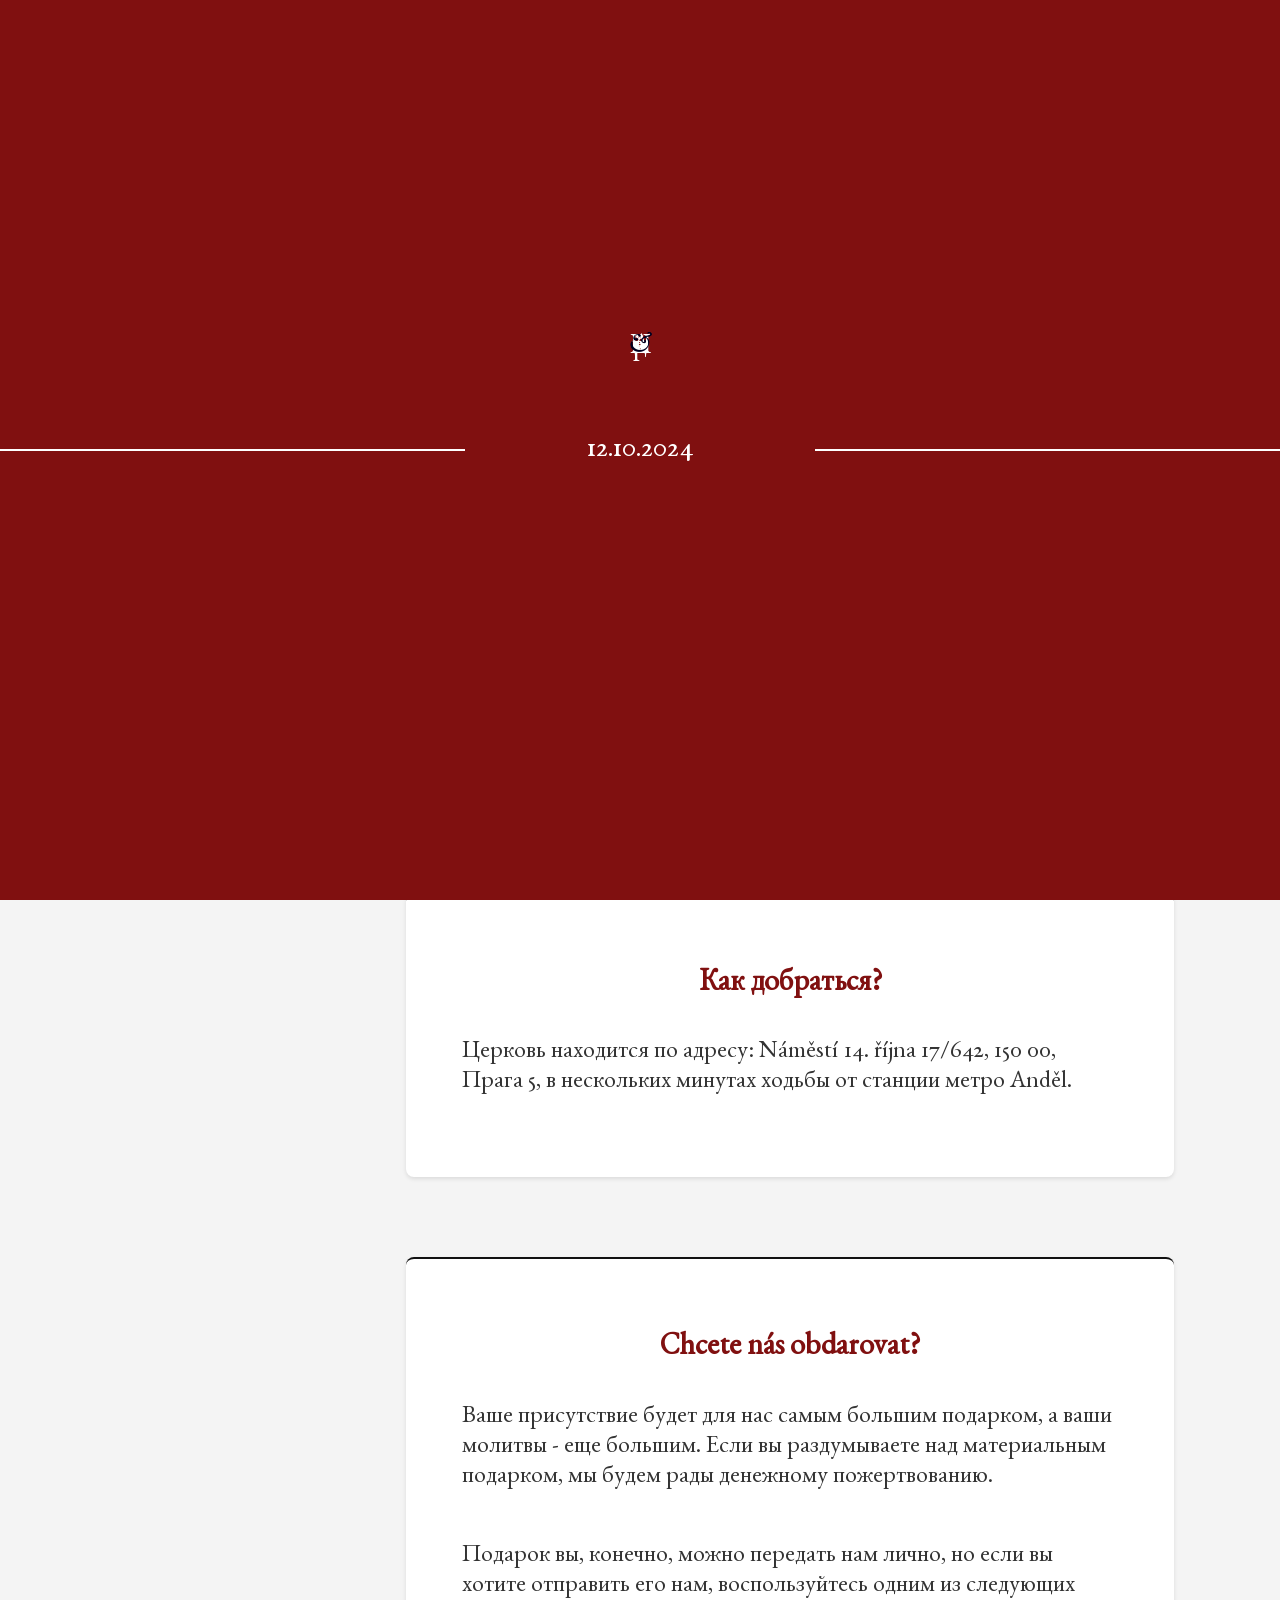
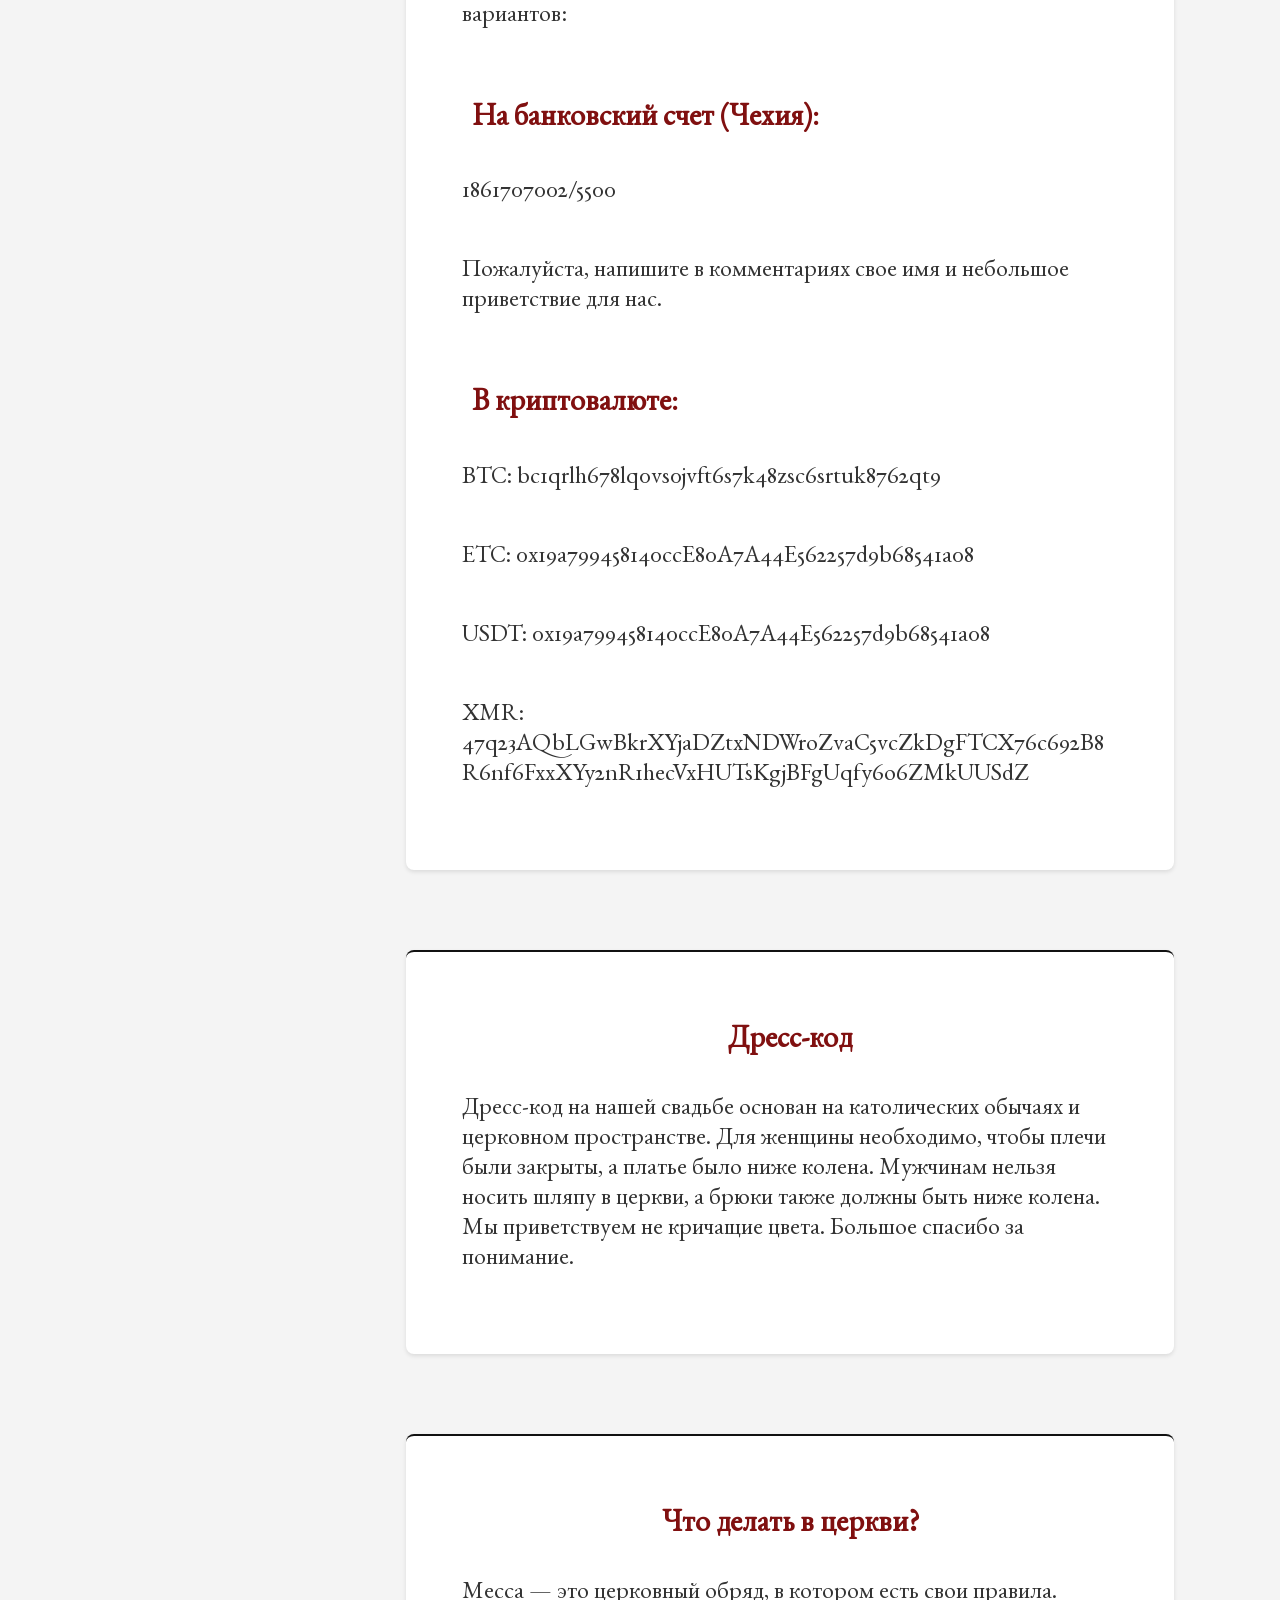
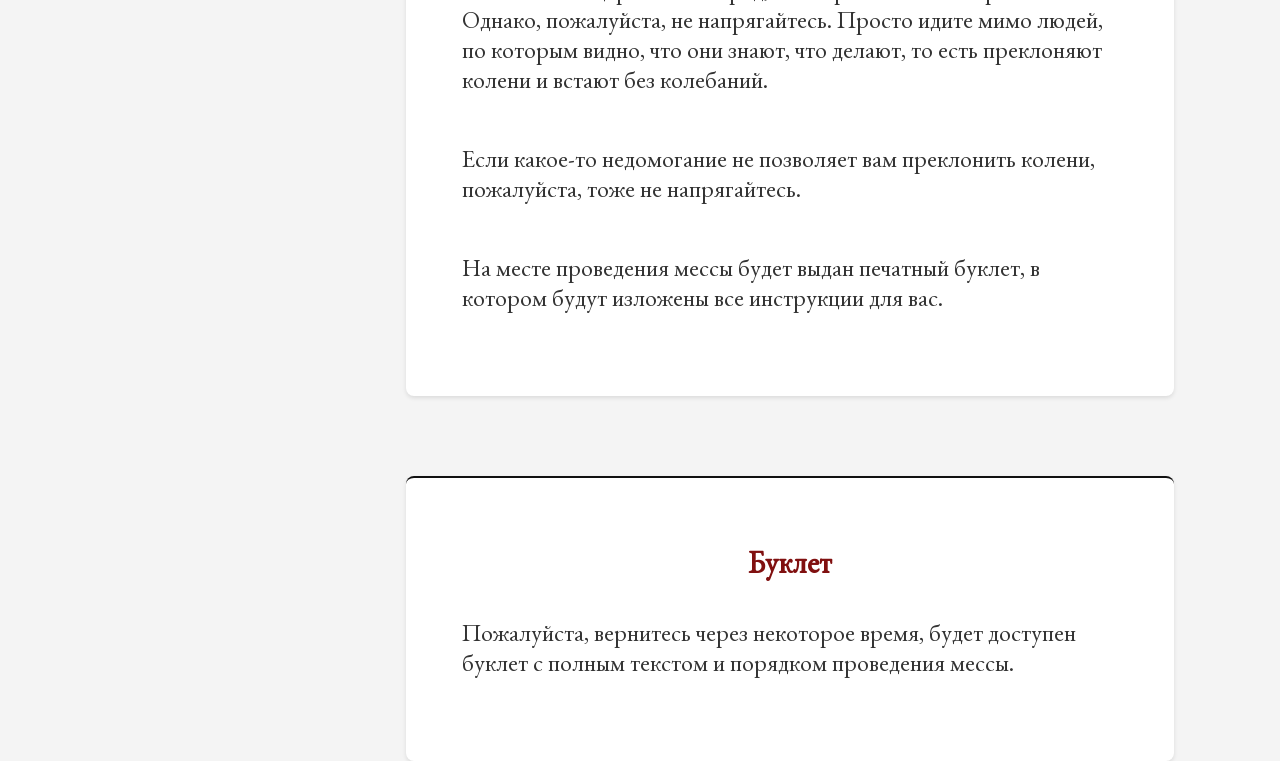
==== index_ru.html @ f5019035 "Updated main, then changed here" ====
<!DOCTYPE html>
<html lang="cs"><head>
	<meta http-equiv="content-type" content="text/html; charset=UTF-8">
	<meta charset="UTF-8">
	<meta name="viewport" content="width=device-width, height=device-height, initial-scale=1.0">
	<title>Arkadiy &amp; Naomi</title>
	<link rel="stylesheet" type="text/css" href="assets/css/styles.css">
</head>

	<body>
		<header>
			<input type="checkbox" id="circle-checkbox" autocomplete="off"/>
			<div class="full-page">
				<hr class="left-line center-line">
				<hr class="right-line center-line">
				<label for="circle-checkbox" class="circle">
					<span class="rotate circle-name" style="--d:-16.497s">А</span>
					<span class="rotate circle-name" style="--d:-17.209s">р</span>
					<span class="rotate circle-name" style="--d:-17.837s">к</span>
					<span class="rotate circle-name" style="--d:-18.420s">а</span>
					<span class="rotate circle-name" style="--d:-19.003s">д</span>
					<span class="rotate circle-name" style="--d:-19.632s">и</span>
					<span class="rotate circle-name" style="--d:-20.288s">й</span>

					<span class="rotate circle-and" style="--d:-0s">&amp;</span>

					<span class="rotate circle-name" style="--d:-4.526s">Н</span>
					<span class="rotate circle-name" style="--d:-5.241s">а</span>
					<span class="rotate circle-name" style="--d:-5.838s">о</span>
					<span class="rotate circle-name" style="--d:-6.519s">м</span>
					<span class="rotate circle-name" style="--d:-7.212s">и</span>

					<span class="rotate circle-and" style="--d:-12.5s">&amp;</span>

					<div class="circle-date">12.10.2024</div>
				</label>
			</div>


			<input type="checkbox" id="burger-menu-checkbox" autocomplete="off">

			<nav>
					<ul id="list">
						<li class="logo">
							<a class="logo" href="#">
								<div class="logo-first-line">
									<span class="logo-name">Аркадий</span>
									<span class="logo-and">&amp;</span>
									<span class="logo-name">Наоми</span>
								</div>
								<hr class="logo-line">
								<div class="logo-second-line">
									<span class="logo-date">Свадьба</span>
								</div>
							</a>
						</li>
					<li><a href="#about">О нас</a></li>
						<li><a href="#route">Как добраться?</a></li>
						<li><a href="#gifts">Хотите сделать нам подарок?</a></li>
						<li><a href="#dress-code">Дресс-код</a></li>
						<li><a href="#ceremony">Что делать в церкви?</a></li>
						<li><a href="#booklet">Буклет</a></li>
					</ul>
				<a href="index.html" class="lang-switch">CS</a>
			</nav>

			<script>
				document.getElementById('list').addEventListener('click', function(e) {
					document.getElementById('burger-menu-checkbox').checked = false;
				});
			</script>

			<label for="burger-menu-checkbox">
				<svg viewBox="0 0 100 100" height="100" width="100" class="burger-menu-svg">
					<rect class="burger-menu-top-line" width="36.7" height="3" x="33.3" y="33.3" rx="1" ry="1"></rect>
					<rect class="burger-menu-middle-line" width="36.7" height="3" x="33.3" y="50" rx="1" ry="1"></rect>
					<rect class="burger-menu-bottom-line" width="36.7" height="3" x="33.3" y="66.7" rx="1" ry="1"></rect>
					<rect class="burger-menu-border" width="60" height="60" x="20" y="20" rx="12" ry="12"></rect>
				</svg>
			</label>
		</header>

		<main>
			<section id="about" class="first-section">
				<h2>О нас</h2>
				<div class="photos">
					<img src="/assets/photos/foto1.jpg" alt="Наша фотография 1" width="200" class="about-photo">
					<img src="/assets/photos/foto2.jpg" alt="Наша фотография 2" width="200" class="about-photo">
					<img src="/assets/photos/foto3.jpg" alt="Наша фотография 3" width="200" class="about-photo">
				</div>
				<p class="quote">«Что Бог сочетал, того человек да не разлучает (Евангелие от Марка, 10:9)</p>
				<p>Мы — Аркадий и Наоми, и мы хотим быть вместе навсегда. Отпразднуйте вместе с нами тот день, когда мы хотим подтвердить нашу любовь в священной клятве перед Всевышним.</p>
			</section>

			<section id="route">
				<h2>Как добраться?</h2>
				<p>Церковь находится по адресу: Náměstí 14. října 17/642, 150 00, Прага 5, в нескольких минутах ходьбы от станции метро Anděl.</p>
			</section>

			<section id="gifts">
				<h2>Chcete nás obdarovat?</h2>
				<p>Ваше присутствие будет для нас самым большим подарком, а ваши молитвы - еще большим. Если вы раздумываете над материальным подарком, мы будем рады денежному пожертвованию.</p>
				<p>Подарок вы, конечно, можно передать нам лично, но если вы хотите отправить его нам, воспользуйтесь одним из следующих вариантов:</p>
				<h4>На банковский счет (Чехия):</h4>
				<p>1861707002/5500</p>
				<p>Пожалуйста, напишите в комментариях свое имя и небольшое приветствие для нас.</p>
				<h4>В криптовалюте:</h4>
				<p class="crypto-address">BTC: bc1qrlh678lq0vs0jvft6s7k48zsc6srtuk8762qt9</p>
				<p class="crypto-address">ETC: 0x19a799458140ccE80A7A44E562257d9b68541a08</p>
				<p class="crypto-address">USDT: 0x19a799458140ccE80A7A44E562257d9b68541a08</p>
				<p class="crypto-address">XMR: 47q23AQbLGwBkrXYjaDZtxNDWroZvaC5vcZkDgFTCX76c692B8R6nf6FxxXYy2nR1hecVxHUTsKgjBFgUqfy6o6ZMkUUSdZ</p>
			</section>

			<section id="dress-code">
				<h2>Дресс-код</h2>
				<p>Дресс-код на нашей свадьбе основан на католических обычаях и церковном пространстве. Для женщины необходимо, чтобы плечи были закрыты, а платье было ниже колена. Мужчинам нельзя носить шляпу в церкви, а брюки также должны быть ниже колена. Мы приветствуем не кричащие цвета. Большое спасибо за понимание.</p>
			</section>

			<section id="ceremony">
				<h2>Что делать в церкви?</h2>
				<p>Месса — это церковный обряд, в котором есть свои правила. Однако, пожалуйста, не напрягайтесь. Просто идите мимо людей, по которым видно, что они знают, что делают, то есть преклоняют колени и встают без колебаний.</p>
				<p>Если какое-то недомогание не позволяет вам преклонить колени, пожалуйста, тоже не напрягайтесь.</p>
				<p>На месте проведения мессы будет выдан печатный буклет, в котором будут изложены все инструкции для вас.</p>
			</section>

			<section id="booklet" class="last-section">
				<h2>Буклет</h2>
				<p>Пожалуйста, вернитесь через некоторое время, будет доступен буклет с полным текстом и порядком проведения мессы.</p>
			</section>
		</main>

		<footer>
			<p>Если у вас возникли вопросы, пожалуйста, пишите нам по адресу <a href="mailto:svatba@agheieff.com">svatba@agheieff.com</a></p>
			<p>12.X.2024 от Р. Х.</p>
		</footer>
	</body>
</html>
---- assets/css/styles.css ----
@font-face {
	font-family: "EB Garamond12";
	src: url("../fonts/EBGaramond12-Regular.woff2") format("woff2");
}

@font-face {
	font-family: "EB Garamond12it";
	src: url("../fonts/EBGaramond12-Italic.woff2") format("woff2");
	font-style: italic;
	font-feature-settings: "cv04" off;
}

@font-face {
	font-family: "EB Garamond08";
	src: url("../fonts/EBGaramond08-Regular.woff2") format("woff2");
}

:root {
	--nav-color: #801010;
	--nav-text-color: #ffffff;
	--text-color: #333333;
	--background-color: #f4f4f4;


	--heading-font: 'EB Garamond12', serif;
	--body-font: 'EB Garamond12, serif';
	--base-font-size: 18px;

	--content-width: 800px;

	--nav-width: max(300px, 15vw);

	--header-height: max(60px, 10vh);
	--main-height: calc(100vh-var(--header-height));

	--nav-border-color: #ffffff;
	--lines-limit: 175px;
	--line-animation-time: 1.5s;
	--side-menu-animation-time: 0.35s;
	--logo-height: max(63px, 10dvh);
	--mobile-van-width: 70;;
	--logo-name-color: #fff;
	--logo-date-color: #000020;
	--circle-logo-name-color: #fff;
	--circle-logo-and-color: var(--logo-date-color);
	--circle-logo-date-color: #fff;
	--circle-line-color: #fff;
	--circle-line-color-top: #fff;
	--link-color: #9999ff;
	--font-family: "EB Garamond12", "Playfair Display";
	--font-size: 24px;
	--no-line-media-width: 500px;
	--side-menu-media-width: 918px;
	--side-menu-width: 350px;
	--side-menu-v-padding: 20px;
	--side-menu-h-padding: 20px;
}

* {
	padding: 0;
	box-sizing: border-box;
}

hr {
	border-top: 1px solid var(--nav-border-color);
	border-bottom: 1px solid var(--nav-border-color);
	border-left: 1px solid  var(--nav-border-color);
	border-right: 1px solid var(--nav-border-color);
}

body, html {
	width: 100%;
	height: 100%;
	display: flex;
	flex-direction: column;
	justify-content: center;
	align-items: center;
	font-family: var(--font-family);
	font-size: var(--base-font-size);
	line-height: 1.6;
	color: var(--text-color);
	font-style: normal;
	background-color: var(--background-color);
}

h1, h2, h3, h4, h5, h6 {
	font-family: var(--heading-font);
	margin-bottom: 1rem;
	color: var(--nav-color);
}

h1 {font-size: 48px;}
h2 {font-size: 36px;}
h3 {font-size: 30px;}

a {
	text-decoration: none;
	color: #000000;
}

header {
}
header .logo-name {
	color: var(--logo-name-color);
	font-size: 28px;
	padding: 0 5px;
}

header .logo-and {
	font-family: "EB Garamond12it";
	font-size: 24px;
}

header .circle-and {
	font-family: "EB Garamond12it";
	font-size: 24px;
	color: var(--circle-logo-and-color);
}

header .logo-line {
	margin-bottom: 5px;
	padding-bottom: 0; --TODO
}

header .logo-date {
	color: var(--logo-date-color);
	font-size: 22px;
	padding: 10px 10px;
}

header nav ul li .logo {
	font-size: 14px;
	display: flex;
	flex-direction: column;
	align-items: center;
	justify-content: center;
}

header nav ul li .logo-line {
	width: 250px;
}


header nav {
	list-style-type: none;
	background-color: var(--nav-color);
	position: fixed;
	left: 0;
	top: 0;
	width: var(--nav-width);
	height: 100vh;
	overflow-y: auto;
	margin-left: auto;
	margin-right: calc(var(--logo-height) * -1);
	border: 0px solid var(--nav-border-color);
	border-right-width: 2px;

	font-size: 25px;
}

header nav ul {
	margin: 0;
}

header nav ul li .logo {
	box-sizing: border-box;
	background-color: var(--header-color);
}

header nav ul li {
	border: 0px solid var(--nav-border-color);
	border-bottom-width: 2px;

}

header nav ul li:hover {
	background-color: #902020;
	cursor: pointer;
}

nav ul li a {
	padding: 20px 10px 20px 20px;
	display: block;
	text-decoration: none;
	color: var(--nav-text-color);
	font-weight: bold;
}

nav .lang-switch {
	color: #fff;
	position: absolute;
	margin-left: 20px;
	margin-top: 20px;
}

main {
	font-size: var(--font-size);
	line-height: 1.25;
	flex: 1 0 auto;
	padding: 20px 0;
	margin-left: var(--nav-width);
	width: 60vw;
	height: 100vh
}

main section {
	word-wrap: break-word;
	margin-bottom: 80px;
	background-color: #ffffff;
	border-radius: 8px;
	box-shadow: 0 2px 4px rgba(0, 0, 0, 0.1);
	padding: 2rem;
	border: 0px solid #111111;
	border-top-width: 2px;
}

main section .photos {
	display: flex;
	justify-content: center;
	gap: 10px;
	flex-wrap: nowrap;
}

.last-section {
	margin-bottom: 150px;
}

main section .quote {
	text-align: center;
	font-size: 30px;
	padding: 5px 0 20px 0;
	color: var(--text-color);
	padding: 30px;
	margin: 50px auto;
	border-radius: 10px;
	border-width: 10px 10px 10px 10px;
	box-shadow: 0 4px 6 px rgba(0, 0, 0, 0.1);
	line-height: 1.4;
	margin-bottom: 20px;
	font-style: italic;
}

main section h2 {
	padding: 10px 10px 5px 10px;
	text-align: center;
	font-family: "EB Garamond12";
	font-size: 30px;
}

main section h4 {
	font-size: 30px;
	padding: 10px 30px 10px 30px;
}

main p {
	width: 100%;
	padding: 5px 20px 20px 20px;
}

footer {
	width: calc(100vw - var(--nav-width));
	left: var(--nav-width);
	background: #333333;
	color: #ffffff;
	text-align: center;
	padding: 10px 0;
	margin-top: 20px;
	bottom: 0;
	position: fixed;
}

footer p {
	margin: 0;
}

footer a:link {
	color: var(--link-color)
}

footer a:visited {
	color: #cb9eff;
}

footer a:active {
	color: #ffffff;
}

.full-page {
	display: flex;
	justify-content: center;
	align-items: center;
	position: fixed;
	top: 0;
	bottom: 0;
	left: 0;
	right: 0;
	background-color: var(--nav-color);
	z-index: 1000;
}

@keyframes continuous-rotate {
	from {
		transform: rotate(0deg);
	}
	to {
		transform: rotate(360deg);
	}
}

#circle-checkbox {
	display: none;
}

.circle {
	font-family: "EB Garamond08";
	position: fixed;
	top: 50%;
	left: 50%;
	margin-top: -150px;
	margin-left: -150px;
	width: 300px;
	height: 300px;
	display: flex;
	justify-content: center;
	align-items: center;
	transition: transform 0.5s;
	cursor: pointer;
	font-size: 28px;
}

.rotate {
	height: 250px;
	position: absolute;
	animation: continuous-rotate 25s var(--d,0s) linear infinite;
}

.circle-name {
	color: var(--circle-logo-name-color);
	font-size: 28px;
	padding: 0 5px;
}

.circle-date {
	color: var(--circle-logo-date-color);
	top: 50%;
	left: 50%;
	font-variant-caps: small-caps;
}

.center-line {
	position: fixed;
	border-top: 1px solid var(--circle-line-color-top);
	border-bottom: 1px solid var(--circle-line-color);
	border-left: 1px solid var(--circle-line-color);
	border-right: 1px solid var(--circle-line-color);

	top: 50%;
	margin-top: -1px;
	width: calc(50vw - var(--lines-limit));
}

.left-line {
	left: 0;
}

.right-line {
	right: 0;
}

@keyframes div-animation {
	0% {height: 100dvh}
	50% {height: 50dvh}
	99% {height: 0;}
	100% {height: 0; visibility: hidden;}
}

@keyframes line-animation {
	0% {width: calc(50vw - var(--lines-limit)); top: 50dvh;}
	50% {width: 50vw; top: 50dvh;}
	99% {width: 50vw; top: 0;}
	100% {width: 50vw; top: 0;}
}

@keyframes line-animation-mobile {
	0% {width: 0vw; visibility: visible; top: 50dvh;}
	50% {width: 50vw; visibility: visible; top: 50dvh;}
	99% {width: 50vw; visibility: visible; top: 0;}
	100% {width: 50vw; visibility: hidden; top: 0;}
}

@keyframes circle-disappear {
	0% {opacity: 1}
	1% {opacity: 1; cursor: default; pointer-events: none;}
	99% {opacity: 0; cursor: default; pointer-events: none;}
	100% {opacity: 0; cursor: default; visibility: hidden;}
}

#circle-checkbox:checked + .full-page {
	animation: div-animation var(--line-animation-time) forwards;
}

#circle-checkbox:checked + div > .center-line {
	animation: line-animation var(--line-animation-time) forwards;
}

#circle-checkbox:checked + div > .circle {
	animation: circle-disappear 0.36s forwards;
}

@media (max-width: 500px) {
	.center-line {
		visibility: hidden;
	}

	#circle-checkbox:checked + div > .center-line {
		animation: line-animation-mobile var(--line-animation-time) forwards;
	}
}

#burger-menu-checkbox {
	display: none;
}

header label svg rect {
	
}

.burger-menu-svg {
	visibility: hidden;
	position: absolute;
	top: 0;
	left: 0;
	width: var(--logo-height);
	height: var(--logo-height);
}

.burger-menu-line {
	fill: #808080;
}

.burger-menu-border {
	fill: none;
	stroke: #ffffff;
	stroke-width: 3;
}

@keyframes hide {
	0% {visibility: visible}
	100% {visibility: hidden}
}

@keyframes show {
	0% {visibility: hidden}
	100% {visibility: visible}
}

@keyframes open-sidebar {
	0% {visibility: hidden}
	100% {visibility: visible}
}

@keyframes open-sidebar-text {
	0% {visibility: hidden; padding: 0 0; margin: 0 0;}
	49% {visibility: hidden}
	50% {visibility: visible; opacity: 0}
	100% {visibility: visible; opacity: 1; padding: var(--side-menu-v-padding) var(--side-menu-h-padding); margin: calc(var(--side-menu-v-padding) * -1) calc(var(--side-menu-h-padding) * -1);}
}

@keyframes burger-rotate-top {
	0% {transform: rotate(0) translatex(0) translatey(0) scale(1);}
	100% {transform: rotate(-45deg) translatex(-73px) translatey(24px) scale(1.4142);}
}

@keyframes burger-rotate-bottom {
	0% {transform: rotate(0) translateX(0) translatey(0) scale(1);}
	100% {transform: rotate(45deg) translatex(0px) translatey(-96px) scale(1.4142);}
}

@keyframes burger-hide-middle {
	0% {transform: translateX(0) translatey(0) scale(1);}
	100% {transform: translatex(52px) translatey(52px) scale(0.001);}
}

@keyframes burger-return-top {
	0% {transform: rotate(-45deg) translatex(-73px) translatey(24px) scale(1.4142);}
	100% {transform: rotate(0) translatex(0) translatey(0) scale(1);}
}

@keyframes burger-return-bottom {
	0% {transform: rotate(45deg) translatex(0px) translatey(-96px) scale(1.4142);}
	100% {transform: rotate(0) translatex(0) translatey(0) scale(1);}
}

@keyframes burger-return-middle {
	0% {transform: translatex(52px) translatey(52px) scale(0.001);}
	100% {transform: translatex(0) translatey(0) scale(1);}
}

@media (max-width: 918px) { /*TODO change the value, this is for testing */
	header {
		position: fixed;
		top: 0;
		left: 0;
		width: 100dvw;
		height: var(--header-height);
		background-color: var(--nav-color);
		z-index: 100;
	}

	header nav {
		visibility: hidden;
		margin-top: var(--header-height);
	}

	.logo, .logo-link {
		border: none;
		width: 200px;
		list-style-type: none;
		position: fixed;
		visibility: visible;
		left: 50vw;
		margin-left: -100px;
		top: 0;

		line-height: 1;

		font-size: 14px;

		height: var(--header-height);
	}

	header nav .logo-name{
		font-size: 18px;
		padding-top: 100px;
	}
	
	header nav .logo-and {
		font-size: 18px;
	}

	header nav ul li .logo-line {
		width: 170px;
	}

	header nav .logo-date {
		font-size: 18px;
	}
	
	.burger-menu-top-line, .burger-menu-middle-line, .burger-menu-bottom-line {
		fill: #3a0000;
	}

	main {
		position: absolute;
		top: var(--header-height);
		margin-left: 0;
		padding: 0 12vw 0 12vw;
		width: 100vw;
		overflow: auto;
		z-index: 10;
	}

	main .first-section {
		margin-top: 50px;
	}

	main section .about-photo {
		width: calc((76vw - 3rem) / 3.5);
	}

	footer {
		position: fixed;
		left: 0;
		bottom: 0;
		width: 100vw;
		z-index: 11;
	}

	.burger-menu-svg {
		visibility: visible;
	}

	#burger-menu-checkbox:checked + nav {
		animation: open-sidebar var(--side-menu-animation-time) forwards;
	}

	#burger-menu-checkbox:checked ~ label > svg > .burger-menu-top-line {
		animation: burger-rotate-top var(--side-menu-animation-time) forwards;
	}

	#burger-menu-checkbox:checked ~ label > svg > .burger-menu-bottom-line {
		animation: burger-rotate-bottom var(--side-menu-animation-time) forwards;
	}

	#burger-menu-checkbox:checked ~ label > svg > .burger-menu-middle-line {
		animation: burger-hide-middle var(--side-menu-animation-time) forwards;
	}

	#burger-menu-checkbox:not(:checked) ~ label > svg > .burger-menu-top-line {
		animation: burger-return-top var(--side-menu-animation-time) forwards;
	}

	#burger-menu-checkbox:not(:checked) ~ label > svg > .burger-menu-bottom-line {
		animation: burger-return-bottom var(--side-menu-animation-time) forwards;
	}

	#burger-menu-checkbox:not(:checked) ~ label > svg > .burger-menu-middle-line {
		animation: burger-return-middle var(--side-menu-animation-time) forwards;
	}

	header label {
		cursor: pointer;
	}
}

@media (max-width:700px) {
	main .photos {
		flex-direction: column;

	}

	main section .about-photo {
		width: 100%;
	}
}
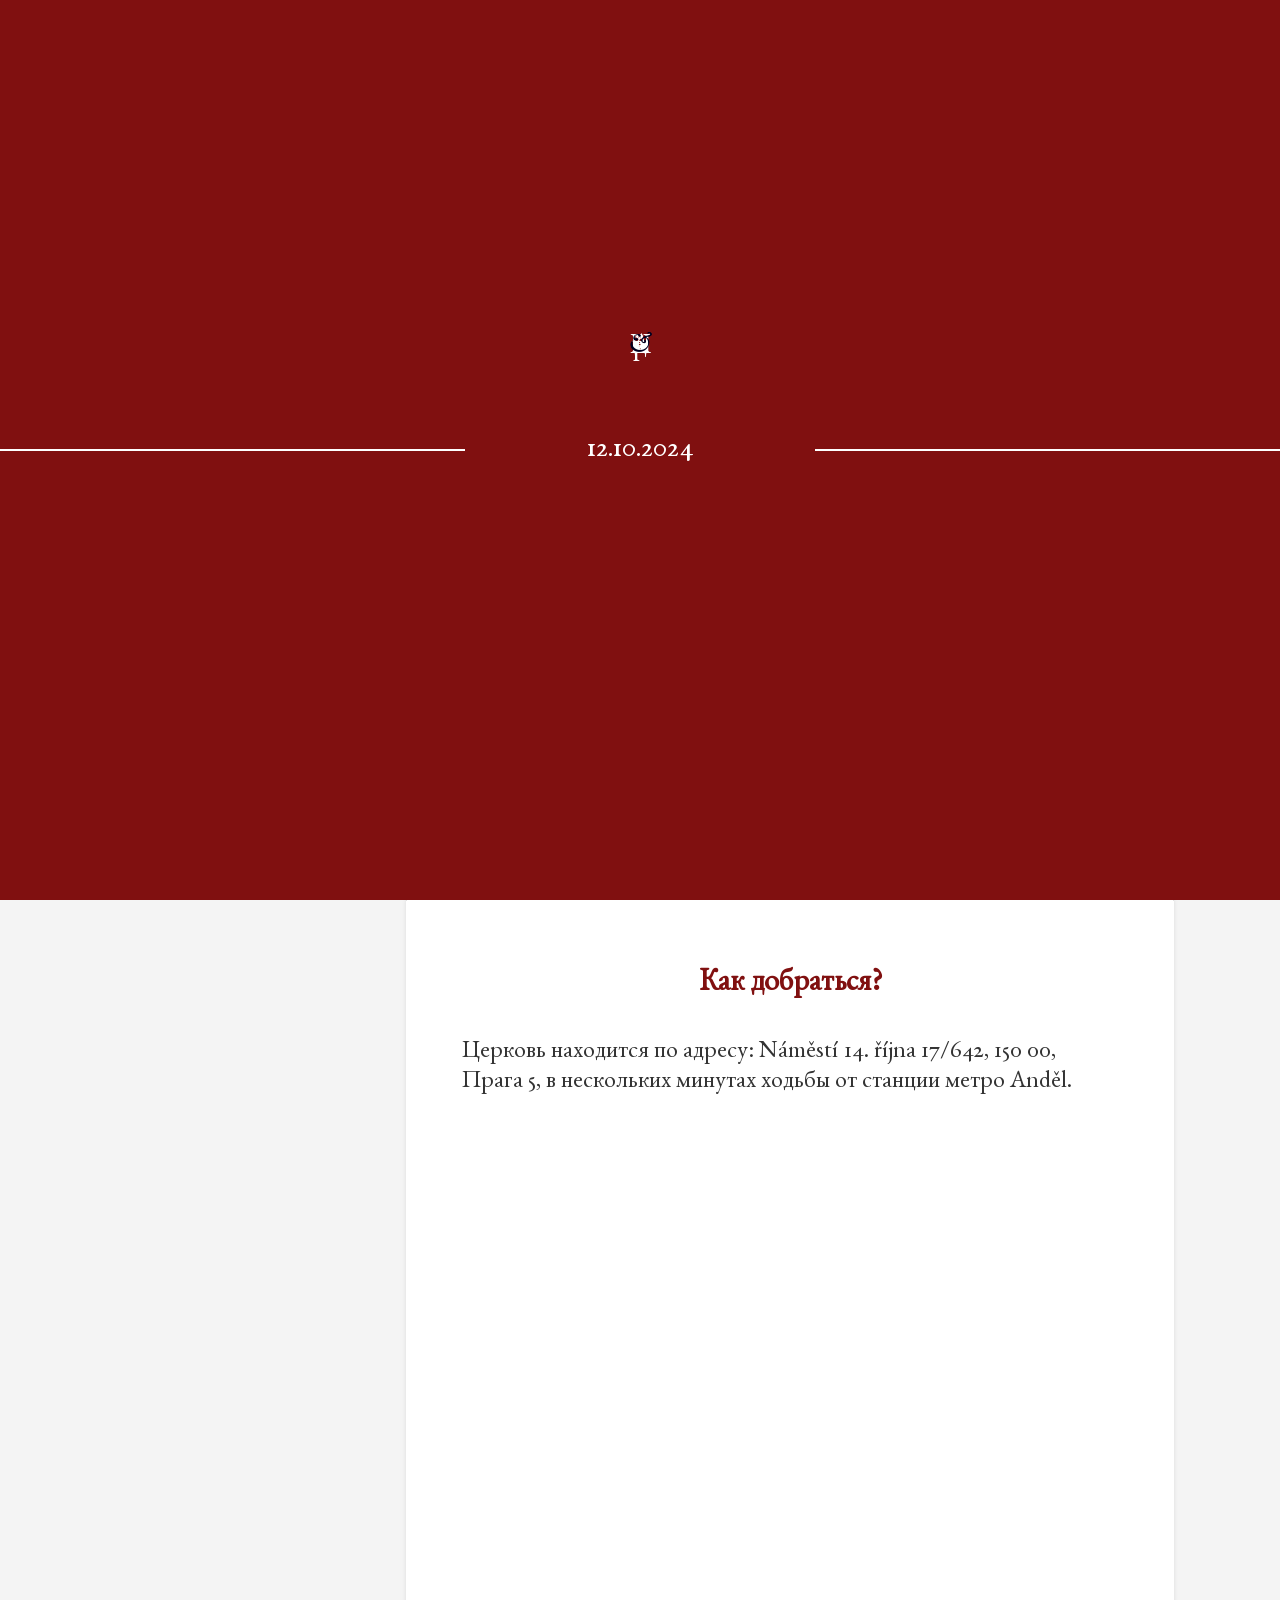
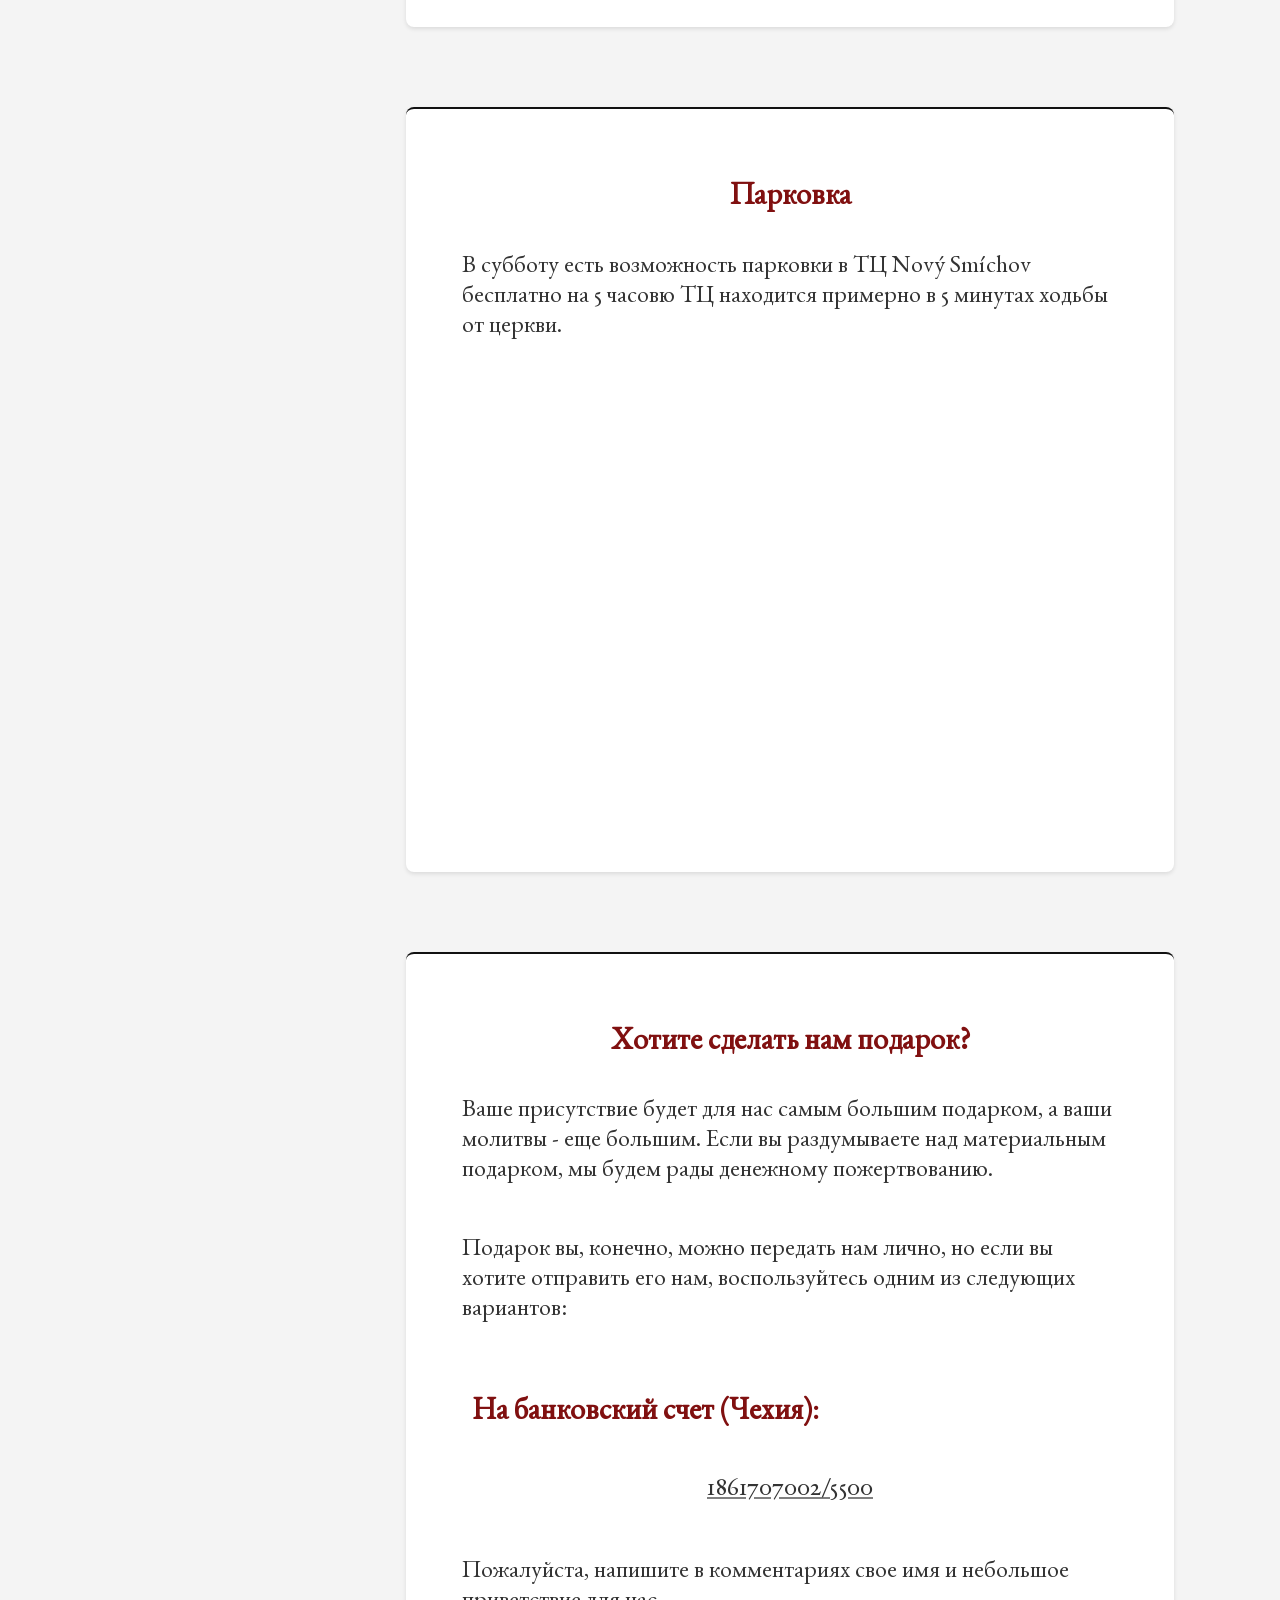
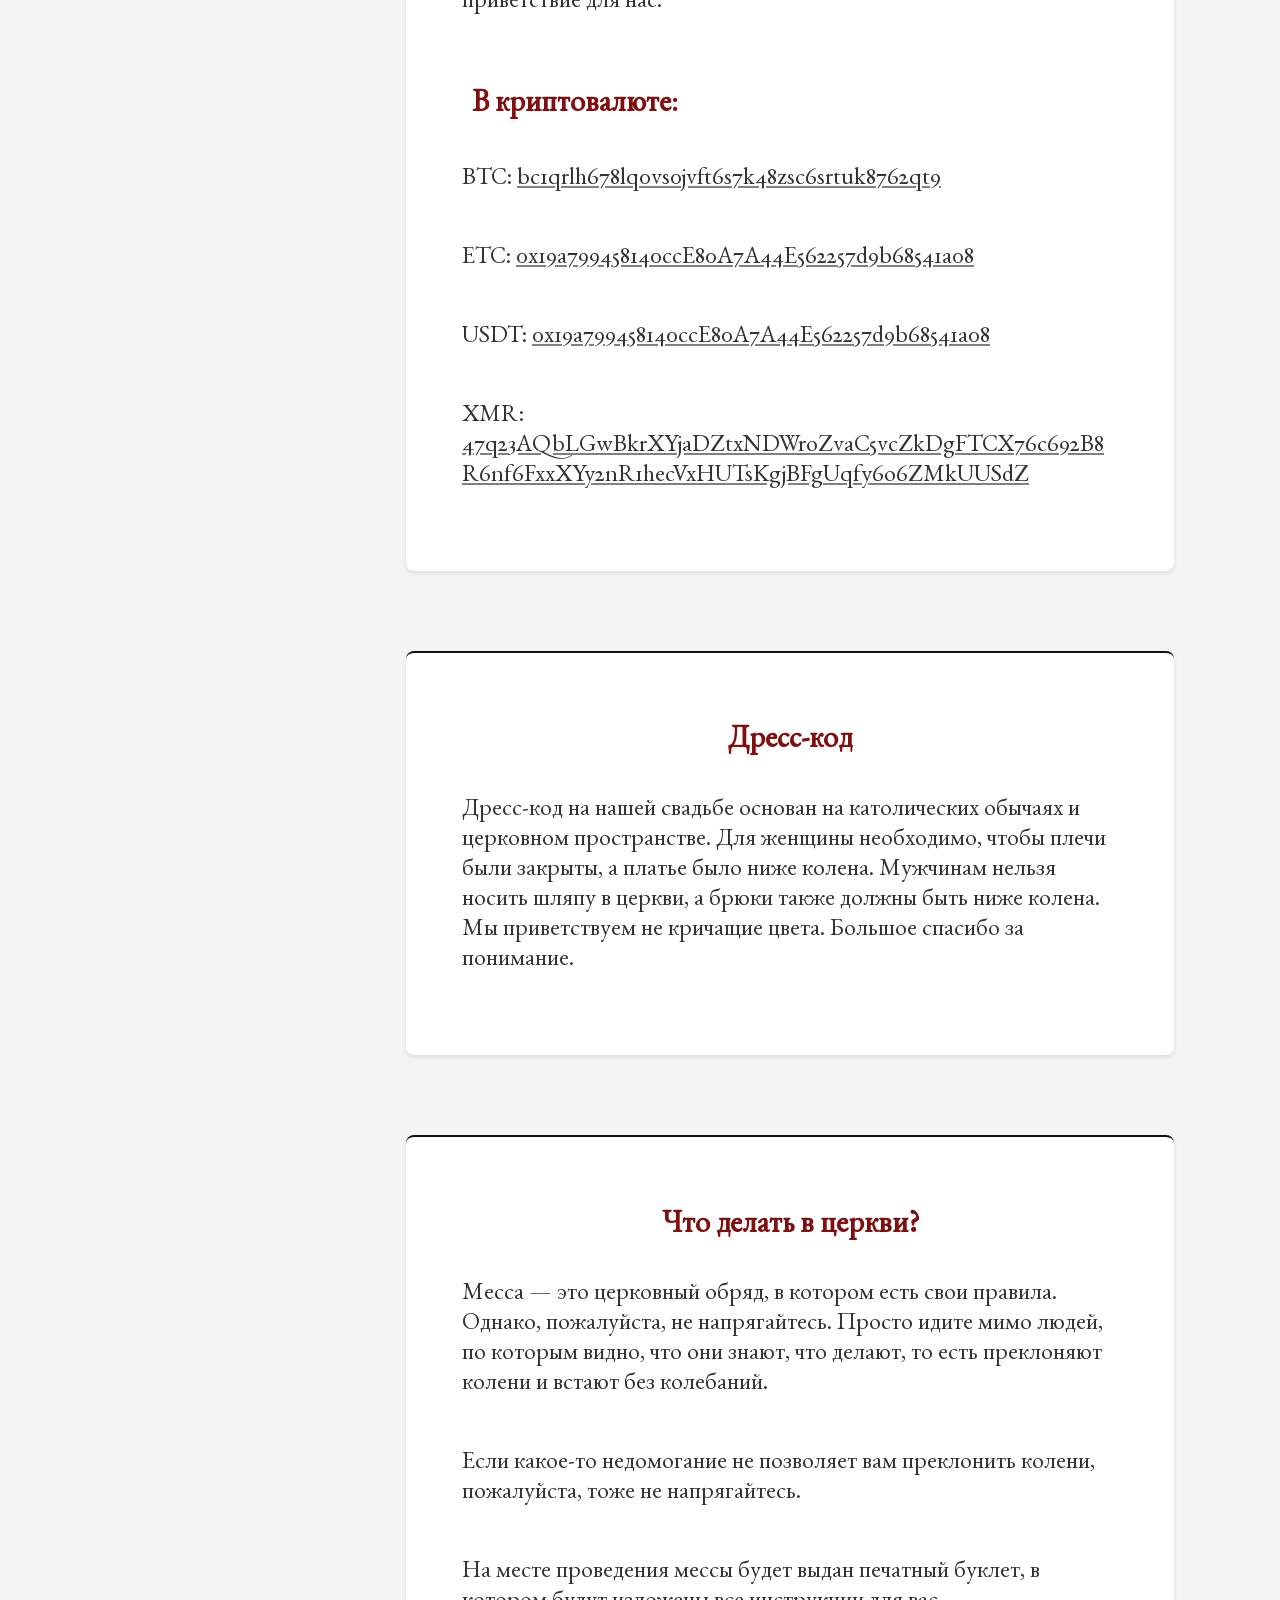
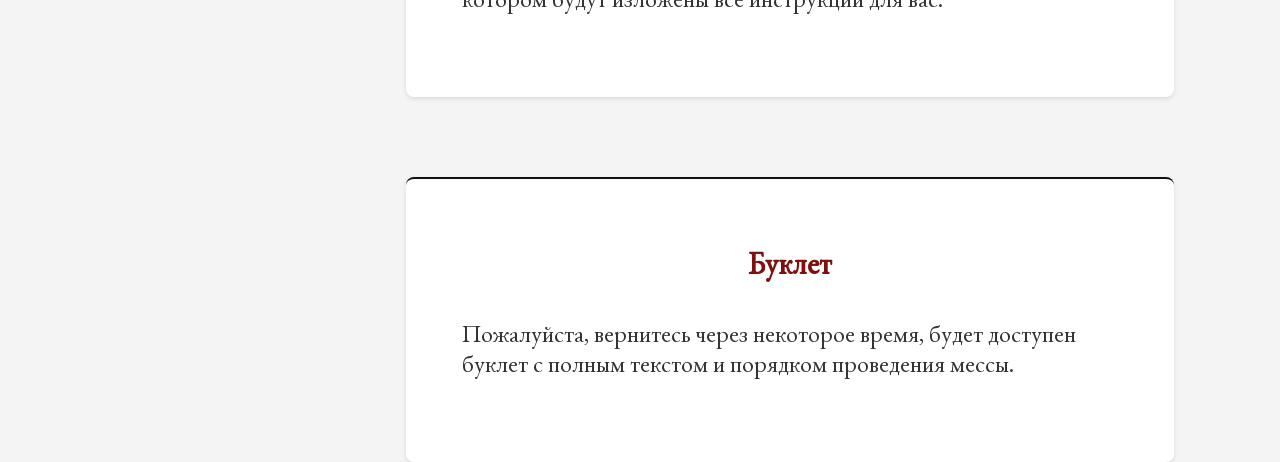
==== commit 1e7be455: "Copying addresses (not finished), maps, parking" ====
--- a/index_ru.html
+++ b/index_ru.html
@@ -54,8 +54,9 @@
 								</div>
 							</a>
 						</li>
-					<li><a href="#about">О нас</a></li>
+						<li><a href="#about">О нас</a></li>
 						<li><a href="#route">Как добраться?</a></li>
+						<li><a href="#parking>Парковка</a></li>
 						<li><a href="#gifts">Хотите сделать нам подарок?</a></li>
 						<li><a href="#dress-code">Дресс-код</a></li>
 						<li><a href="#ceremony">Что делать в церкви?</a></li>
@@ -95,20 +96,45 @@
 			<section id="route">
 				<h2>Как добраться?</h2>
 				<p>Церковь находится по адресу: Náměstí 14. října 17/642, 150 00, Прага 5, в нескольких минутах ходьбы от станции метро Anděl.</p>
+				<iframe src="https://www.google.com/maps/embed?pb=!1m24!1m8!1m3!1d5121.5034636070495!2d14.4005363!3d50.072211!3m2!1i1024!2i768!4f13.1!4m13!3e2!4m5!1s0x470b9457a74fb1ab%3A0xa62bdf37f7f0819b!2zQW5kxJts!3m2!1d50.071129!2d14.403903!4m5!1s0x470b94f888c70cd3%3A0xd66ea30e4abf55b1!2sSaint%20Wenceslas%20church%2C%20%C5%A0tef%C3%A1nikova%2C%20150%2000%20Praha%205-And%C4%9Bl!3m2!1d50.0734334!2d14.4042471!5e0!3m2!1sru!2scz!4v1726514407492!5m2!1sru!2scz" width="100%" height="450" style="border:0;" allowfullscreen="" loading="lazy" referrerpolicy="no-referrer-when-downgrade"></iframe>
+			</section>
+
+			<section id="parking">
+				<h2>Парковка</h2>
+				<p>В субботу есть возможность парковки в ТЦ Nový Smíchov бесплатно на 5 часовю ТЦ находится примерно в 5 минутах ходьбы от церкви.</p>
+				<iframe src="https://www.google.com/maps/embed?pb=!1m14!1m8!1m3!1d5121.5034636070495!2d14.4005363!3d50.072211!3m2!1i1024!2i768!4f13.1!3m3!1m2!1s0x470b94f8a1555555%3A0xaf4ef014c717e6af!2sNov%C3%BD%20Sm%C3%ADchov%20Shopping%20Centre!5e0!3m2!1sru!2scz!4v1726514608511!5m2!1sru!2scz" width="100%" height="450" style="border:0;" allowfullscreen="" loading="lazy" referrerpolicy="no-referrer-when-downgrade"></iframe>
 			</section>
 
 			<section id="gifts">
-				<h2>Chcete nás obdarovat?</h2>
+				<h2>Хотите сделать нам подарок?</h2>
 				<p>Ваше присутствие будет для нас самым большим подарком, а ваши молитвы - еще большим. Если вы раздумываете над материальным подарком, мы будем рады денежному пожертвованию.</p>
 				<p>Подарок вы, конечно, можно передать нам лично, но если вы хотите отправить его нам, воспользуйтесь одним из следующих вариантов:</p>
 				<h4>На банковский счет (Чехия):</h4>
-				<p>1861707002/5500</p>
+				<p class="account-number"><span class="copy-text">1861707002/5500</span></p>
 				<p>Пожалуйста, напишите в комментариях свое имя и небольшое приветствие для нас.</p>
 				<h4>В криптовалюте:</h4>
-				<p class="crypto-address">BTC: bc1qrlh678lq0vs0jvft6s7k48zsc6srtuk8762qt9</p>
-				<p class="crypto-address">ETC: 0x19a799458140ccE80A7A44E562257d9b68541a08</p>
-				<p class="crypto-address">USDT: 0x19a799458140ccE80A7A44E562257d9b68541a08</p>
-				<p class="crypto-address">XMR: 47q23AQbLGwBkrXYjaDZtxNDWroZvaC5vcZkDgFTCX76c692B8R6nf6FxxXYy2nR1hecVxHUTsKgjBFgUqfy6o6ZMkUUSdZ</p>
+				<p class="crypto-address">BTC: <span class="copy-text">bc1qrlh678lq0vs0jvft6s7k48zsc6srtuk8762qt9</span></p>
+				<p class="crypto-address">ETC: <span class="copy-text">0x19a799458140ccE80A7A44E562257d9b68541a08</span></p>
+				<p class="crypto-address">USDT: <span class="copy-text">0x19a799458140ccE80A7A44E562257d9b68541a08</span></p>
+				<p class="crypto-address">XMR: <span class="copy-text">47q23AQbLGwBkrXYjaDZtxNDWroZvaC5vcZkDgFTCX76c692B8R6nf6FxxXYy2nR1hecVxHUTsKgjBFgUqfy6o6ZMkUUSdZ</span></p>
+
+				<script>
+					document.querySelectorAll('.copy-text').forEach(function(span) {
+						span.onclick = function() {
+							document.execCommand("copy");
+						}
+					});
+
+					document.querySelectorAll('span.copy-text').forEach(function(span) {
+						span.addEventListener("copy", function(event) {
+							event.preventDefault();
+							if (event.clipboardData) {
+								event.clipboardData.setData("text/plain", span.textContent);
+								console.log(event.clipboardData.getData("text"));
+							}
+						});
+					});
+				</script>
 			</section>
 
 			<section id="dress-code">
--- a/assets/css/styles.css
+++ b/assets/css/styles.css
@@ -257,6 +257,22 @@
 	padding: 5px 20px 20px 20px;
 }
 
+main iframe {
+	display: block;
+	margin: auto;
+}
+
+main .account-number {
+	text-align: center;
+	font-size: 26px;
+}
+
+main .copy-text {
+	text-decoration: underline;
+	text-decoration-color: grey;
+	cursor: pointer;
+}
+
 footer {
 	width: calc(100vw - var(--nav-width));
 	left: var(--nav-width);
